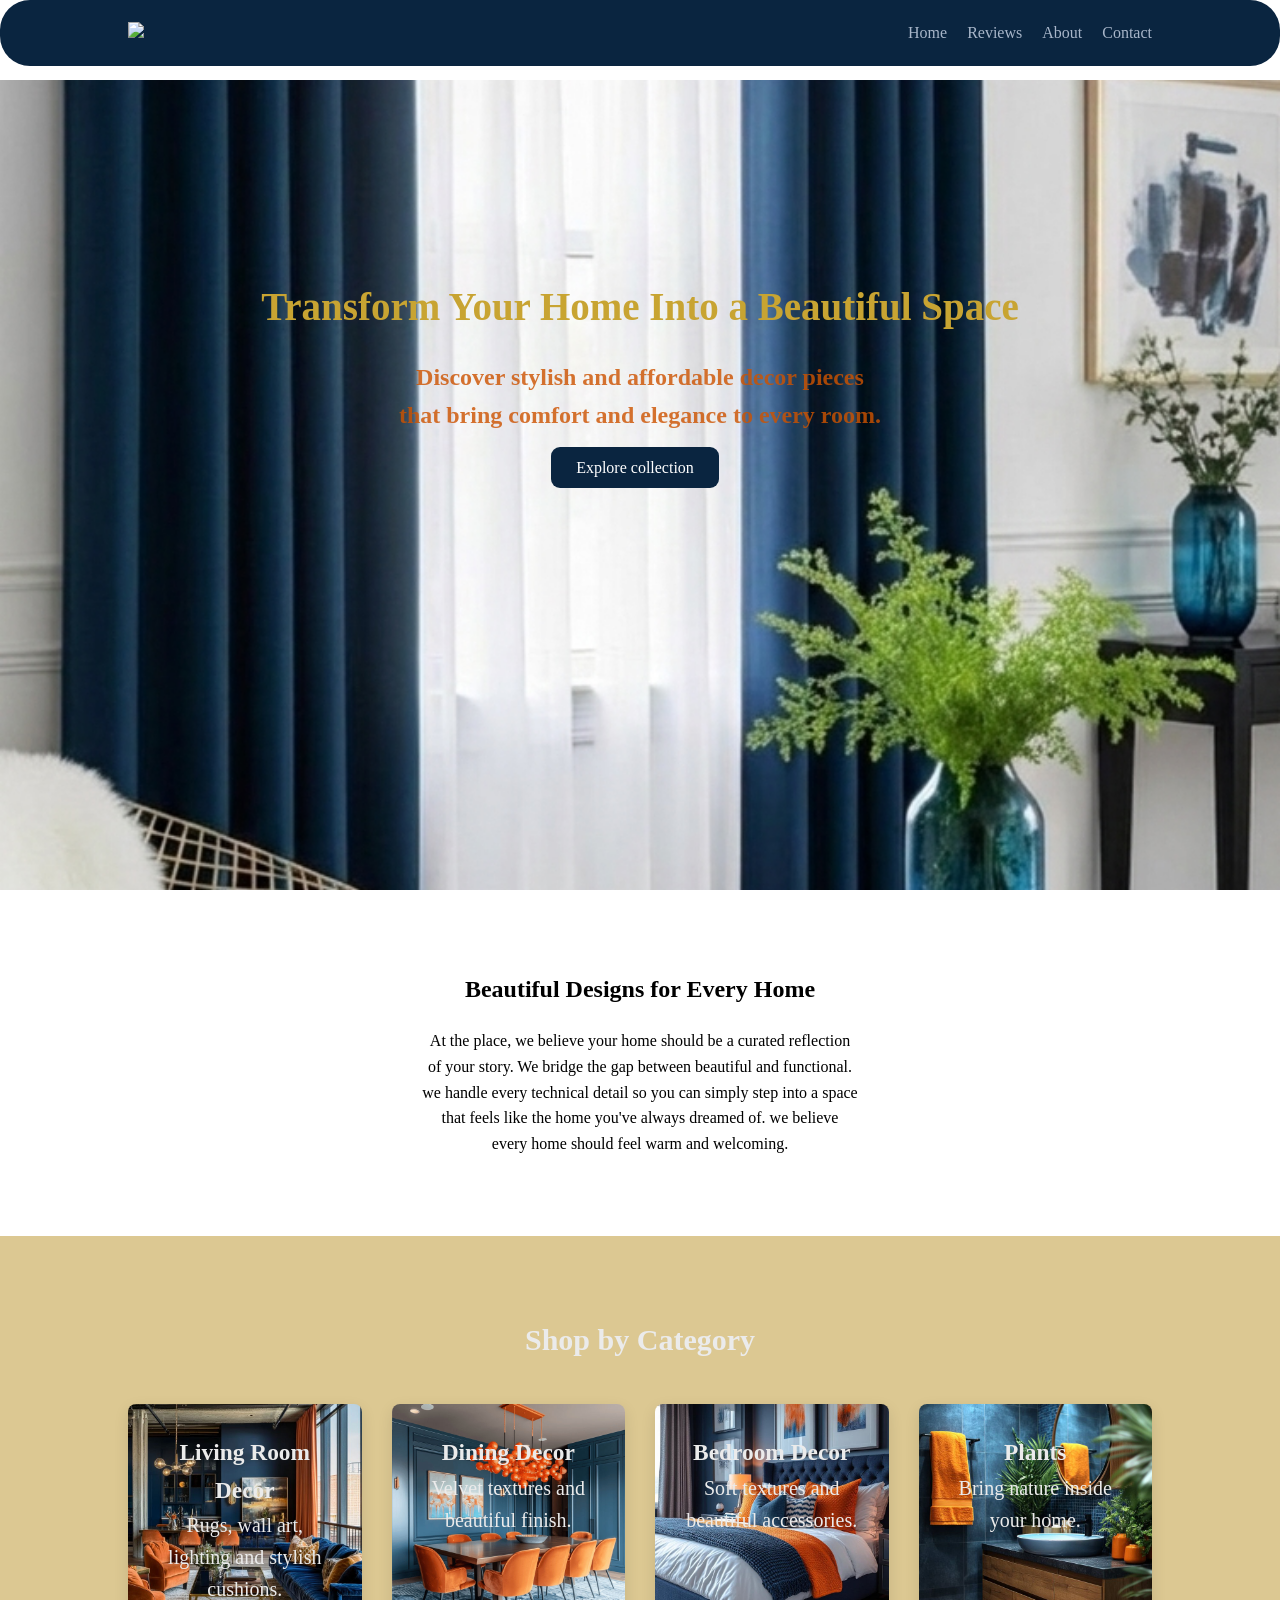
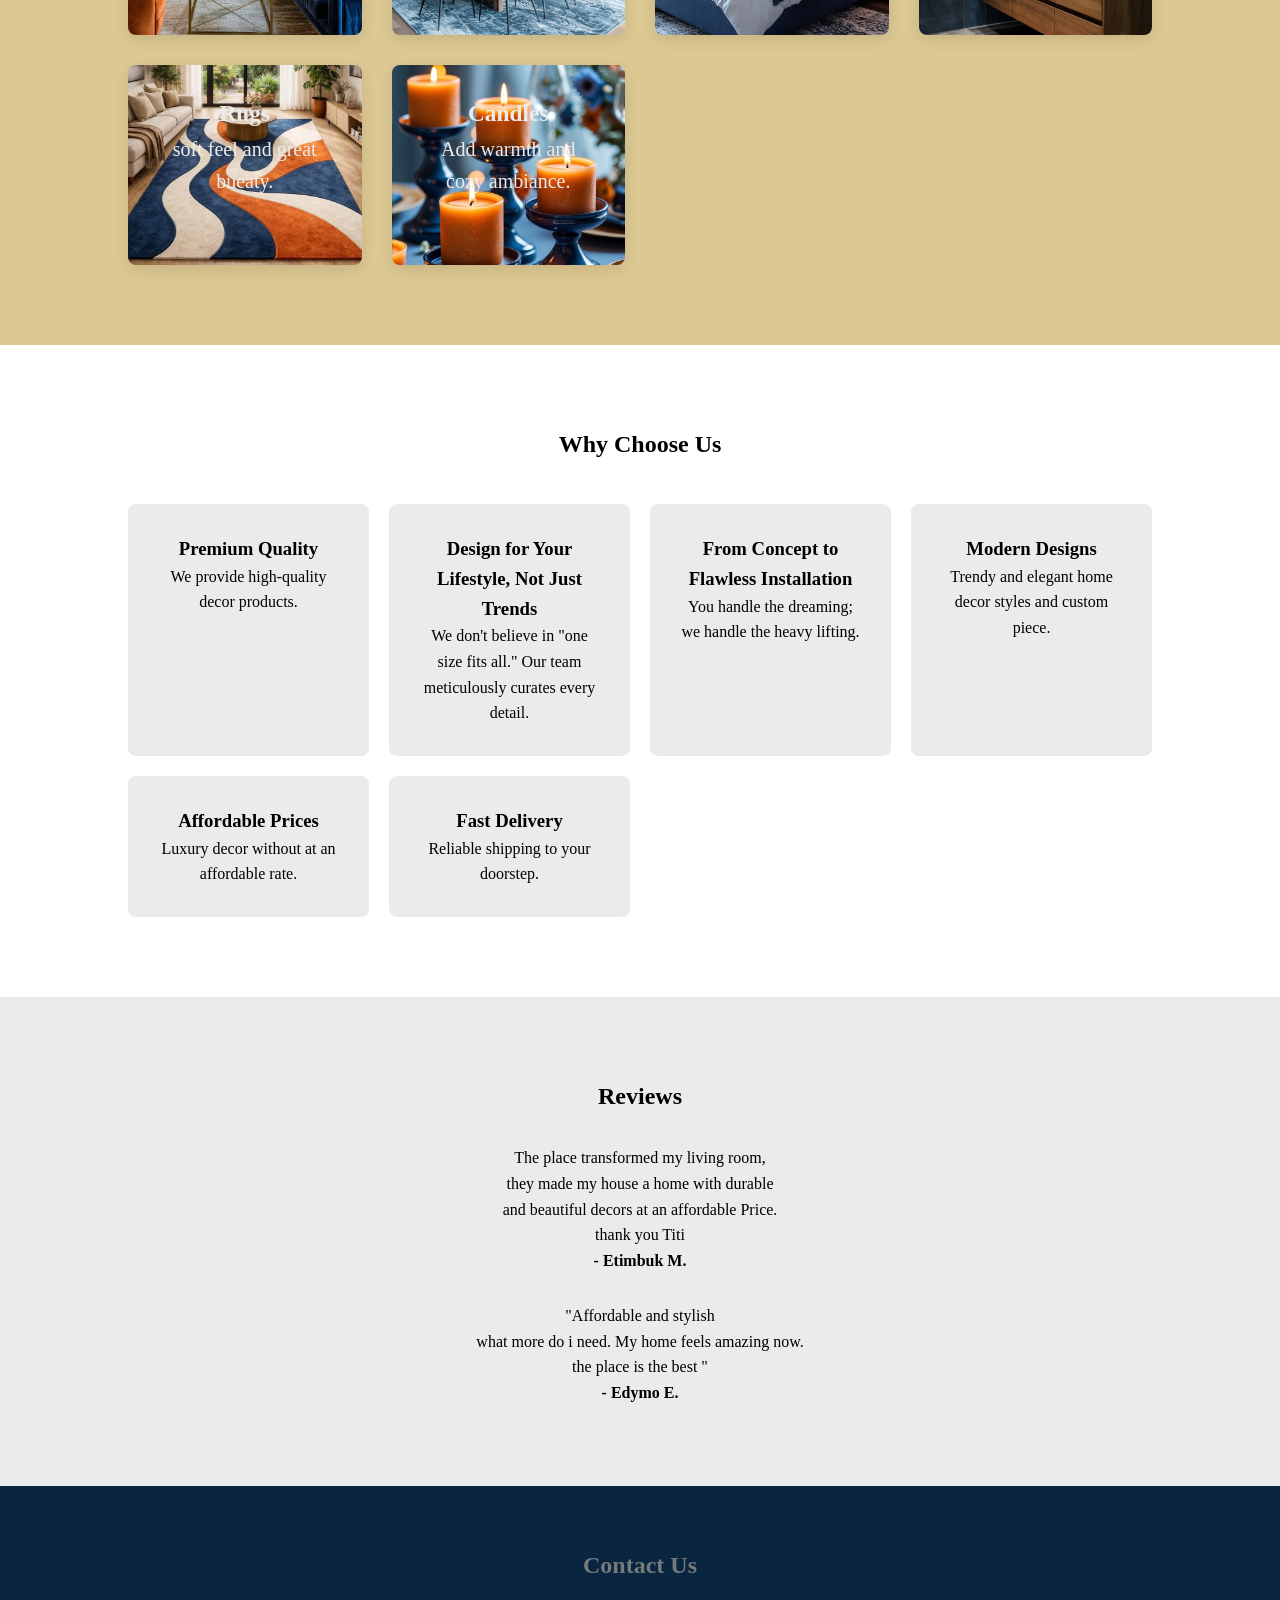
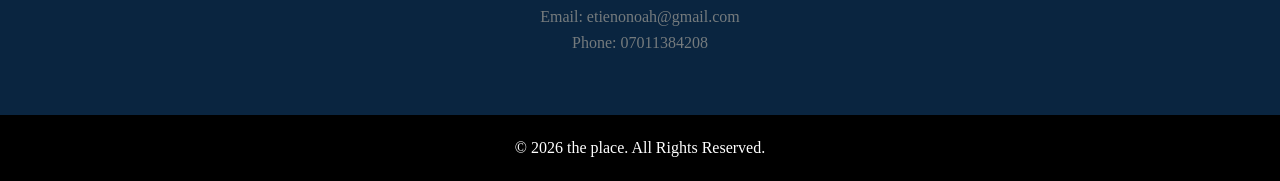
==== index.html @ 41d0ae8d "Create index.html" ====
<!DOCTYPE html>
<html lang="en">
    <head>
      <meta charset="UTF-8">
      <meta name="viewport" content="width=device-width, initial-scale=1.0">

      <title>The place Home Decor</title>

      <link rel="stylesheet" href="style.css">

      <link href="https://fonts.googleapis.com/css2?family=Poppins:wght@300;400;500;600;700&display=swap" rel="stylesheet">

    </head>

    <body>

        <header>
          <nav class="navbar">
            <span class="logo">
              <img src="images/logo.png">
            </span>
            <ul class="nav-links">
              <li><a href="#">Home</a></li>
              <li><a href="#review">Reviews</a></li>
              <li><a href="#about">About</a></li>
              <li><a href="#contact">Contact</a></li>
            </ul>
          </nav>
        </header>


        <section class="hero">

          <div class="hero-text">
            <h1>Transform Your Home Into a Beautiful Space</h1>
            <h3>Discover stylish and affordable decor
              pieces <br>
              that bring comfort and elegance to every room.</h3>
            <div class="hero-buttons">
              <a href="#shop" class="btn">Explore collection</a>
            </div>
          </div>
        </section>


        <section class="about" id="about">
          <h2>Beautiful Designs for Every Home</h2>
          <p>At the place, we believe your home
           should be a curated reflection <br>of
           your story. We bridge the gap between
           beautiful and functional.<br>
            we handle every technical detail so 
            you can simply step into a space
            <br>
            that feels like the home you've 
            always dreamed of.
            we believe <br>every home should feel
            warm and welcoming. 
          </p>
        </section>


        <section class="products" id="shop">
            <h2>Shop by Category</h2>
          <div class="product-container">

            <div class="product" id="lroom">
              <h3>Living Room Decor</h3>
              <p>Rugs, wall art, lighting and stylish cushions.</p>
            </div>

            <div class="product" id="droom">
              <h3>
              Dining Decor</h3>
              <p>Velvet textures and beautiful finish.</p>
            </div>

            <div class="product" id="broom">
              <h3>Bedroom Decor</h3>
              <p>Soft textures and beautiful accessories.</p>
            </div>

            <div class="product" id="plant">
              <h3>Plants </h3>
              <p>Bring nature inside your home.</p>
            </div>

            <div class="product" id="rug">
              <h3>Rugs</h3>
              <p>soft feel and great bueaty.</p>
            </div>

            <div class="product" id="can">
              <h3>Candles</h3>
              <p>Add warmth and cozy ambiance.</p>
            </div>
          </div>
        </section>



        <section class="features" id="why">

          <h2>Why Choose Us</h2>

          <div class="feature-container">

            <div class="feature">
              <h3>Premium Quality</h3>
              <p>We provide high-quality decor products.</p>
            </div>

            <div class="feature">
              <h3>Design for Your Lifestyle, Not Just Trends</h3>
              <p>We don't believe in "one size fits all." Our team meticulously curates every detail.</p>
            </div>

            <div class="feature">
              <h3>From Concept to Flawless Installation</h3>
              <p>You handle the dreaming; we handle the heavy lifting.</p>
            </div>

            <div class="feature">
              <h3>Modern Designs</h3>
              <p>Trendy and elegant home decor styles and custom piece.</p>
            </div>

            <div class="feature">
              <h3>Affordable Prices</h3>
              <p>Luxury decor without at an affordable rate.</p>
            </div>

            <div class="feature">
              <h3>Fast Delivery</h3>
              <p>Reliable shipping to your doorstep.</p>
            </div>
          </div>
        </section>


        <section class="testimonials">

        <h2>Reviews</h2>

        <div class="testimonial">
        <p>The place transformed my living room, <br>they made my house a home with durable <br>and beautiful decors at an affordable Price.<br>
        thank you Titi</p>
        <h4>- Etimbuk M.</h4>
        </div>

        <div class="testimonial" id="review">
        <p>"Affordable and stylish <br>what more do i need. My home feels amazing now.<br>
        the place is the best "</p>
        <h4>- Edymo E.</h4>
        </div>

        </section>


         <section id="contact" class="contact">

            <h2>Contact Us</h2>

            <p>Email: <a href="mailto:etienonoah@gmail.com" target="_blank">etienonoah@gmail.com</a></p>

            <p>Phone: 07011384208</p>

          </section>


        <footer>
          <p>© 2026 the place. All Rights Reserved.</p>
        </footer>

    </body>
</html>
---- style.css ----
*{
margin:0;
padding:0;
box-sizing:border-box;
}

html{
scroll-behavior:smooth;
}

body{
line-height:1.6;
}

/* navbar */

.navbar{
display:flex;
justify-content:space-between;
align-items:center;
padding:20px 10%;
background:#0A2540;
position:fixed;
top:0;
width:100%;
z-index:1000;
border-radius: 30px;
}

img{
width: 96px;
padding: 0;
margin-left: 0;
margin-bottom: 0;
}

.nav-links{
display:flex;
list-style:none;
}

.nav-links li{
margin-left:20px;
}

.nav-links a{
text-decoration:none;
color:#A8B6C9;
font-weight:500;
transition:0.3s;
}

.nav-links a:hover{
color:#C86026D1;
border-bottom:2px solid #C86026;
padding-bottom:4px;
}

/* Hero */

.hero{
margin-top:80px;
height:90vh;
display:flex;
align-items:center;
justify-content: center;
text-align:center;
background-image: url("images/back.png");
background-size: cover;
background-position: center;
padding:20px;
}

.hero-text{
margin-top: 10px;
margin-bottom: 14rem;
}

.hero h1{
font-size:39px;
margin-bottom:20px;
color: #C8A432;
}

.hero h3{
font-size: 1.5rem;
font-weight: 2rem;
margin-bottom:20px;
color: #CC5300CF;
}

.btn{
background:#0A2540;
color:white;
padding:12px 25px;
text-decoration:none;
margin-right:10px;
border-radius:9px;
transition:  0.8s;
}

.btn:hover{
background:#C86026C7;
}




/* About */

.about{
padding:80px 10%;
text-align:center;
}

.about h2{
margin-bottom:20px;
}



/* product */

.products{
background:#BA932A82;
padding:80px 10%;
text-align:center;
color: #EBEBEB;
font-size: 20px;
}

.product-container{
display:grid;
grid-template-columns: repeat(auto-fit, minmax(200px, 1fr));
grid-auto-rows: minmax(200px, auto);
gap:30px;
margin-top:40px;
}

.product{
padding:30px;
border-radius:8px;
box-shadow:0 5px 15px rgba(0,0,0,0.1);
transition:0.6s;
}

#lroom{
background-image: url("images/living1.jpg");
background-position: center;
background-size: cover;
}

#droom{
background-image: url("images/dining.jpg");
background-position: center;
background-size: cover;
}


#broom{
background-image: url("images/bed2.jpg");
background-position: center;
background-size: cover;
}

#can{
background-image: url("images/candle.jpg");
background-position: center;
background-size: cover;
}

#rug{
background-image: url("images/rug.jpg");
background-position: center;
background-size: cover;
}

#plant{
background-image: url("images/plant.jpg");
background-position: center;
background-size: cover;
}


.product:hover{
transform:translateY(-7px);
}



/* feature */

.features{
padding:80px 10%;
text-align:center;
}

.feature-container{
display:grid;
grid-template-columns:repeat(auto-fit,minmax(200px,1fr));
gap:20px;
margin-top:40px;
}

.feature{
background:#B1B1B140;
padding:30px;
border-radius:8px;
transition:0.3s;
}

.feature:hover{
transform:translatey(-9px);
}



/* Reviews */

.testimonials{
padding:80px 10%;
text-align:center;
background-color:#EBEBEB ;
}

.testimonial{
margin-top:30px;
}


/* contact */

.contact{
background-color: #0A2540;
color:#757B7D;
text-align:center;
padding:60px 20px;
}

.contact a{
  text-decoration: none;
  color:#757B7D;
}

.contact h2{
    margin-bottom: 20px;
}



/* footer */

footer{
text-align:center;
padding:20px;
background:black;
color:white;
}
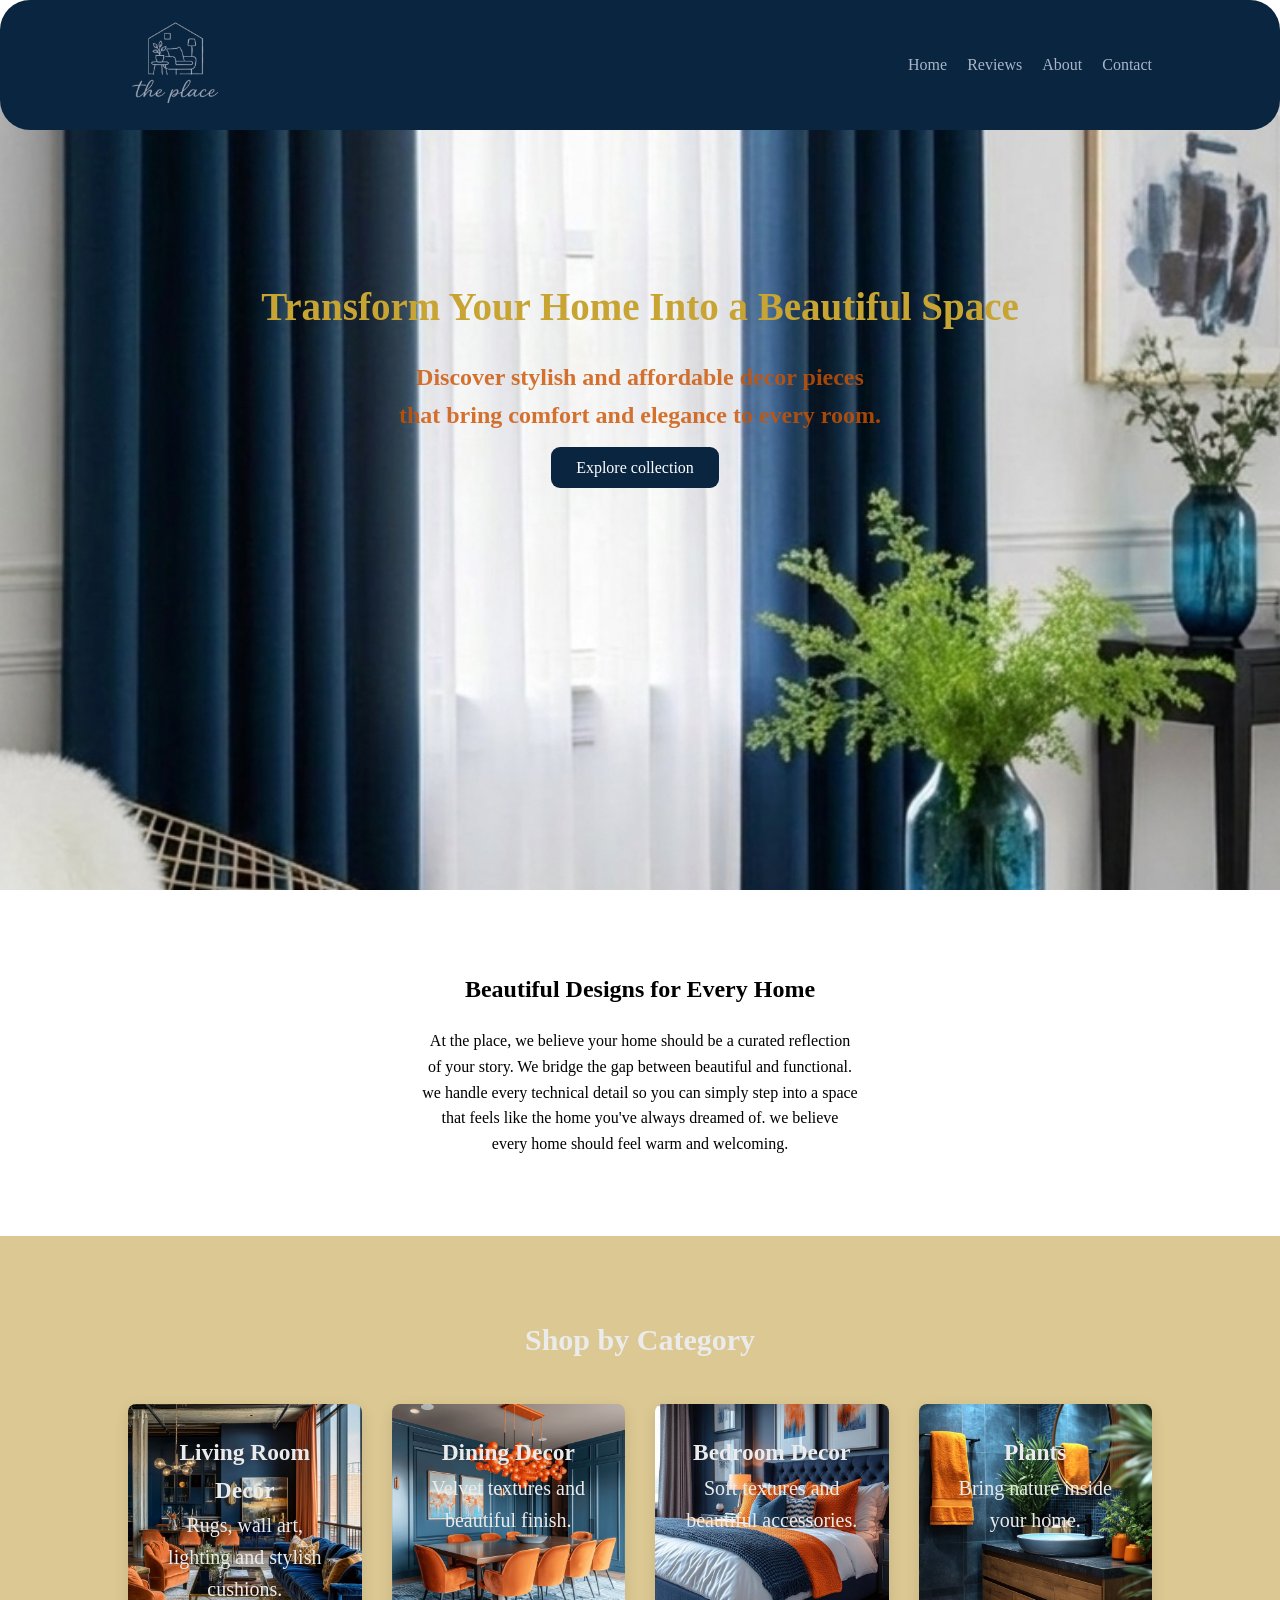
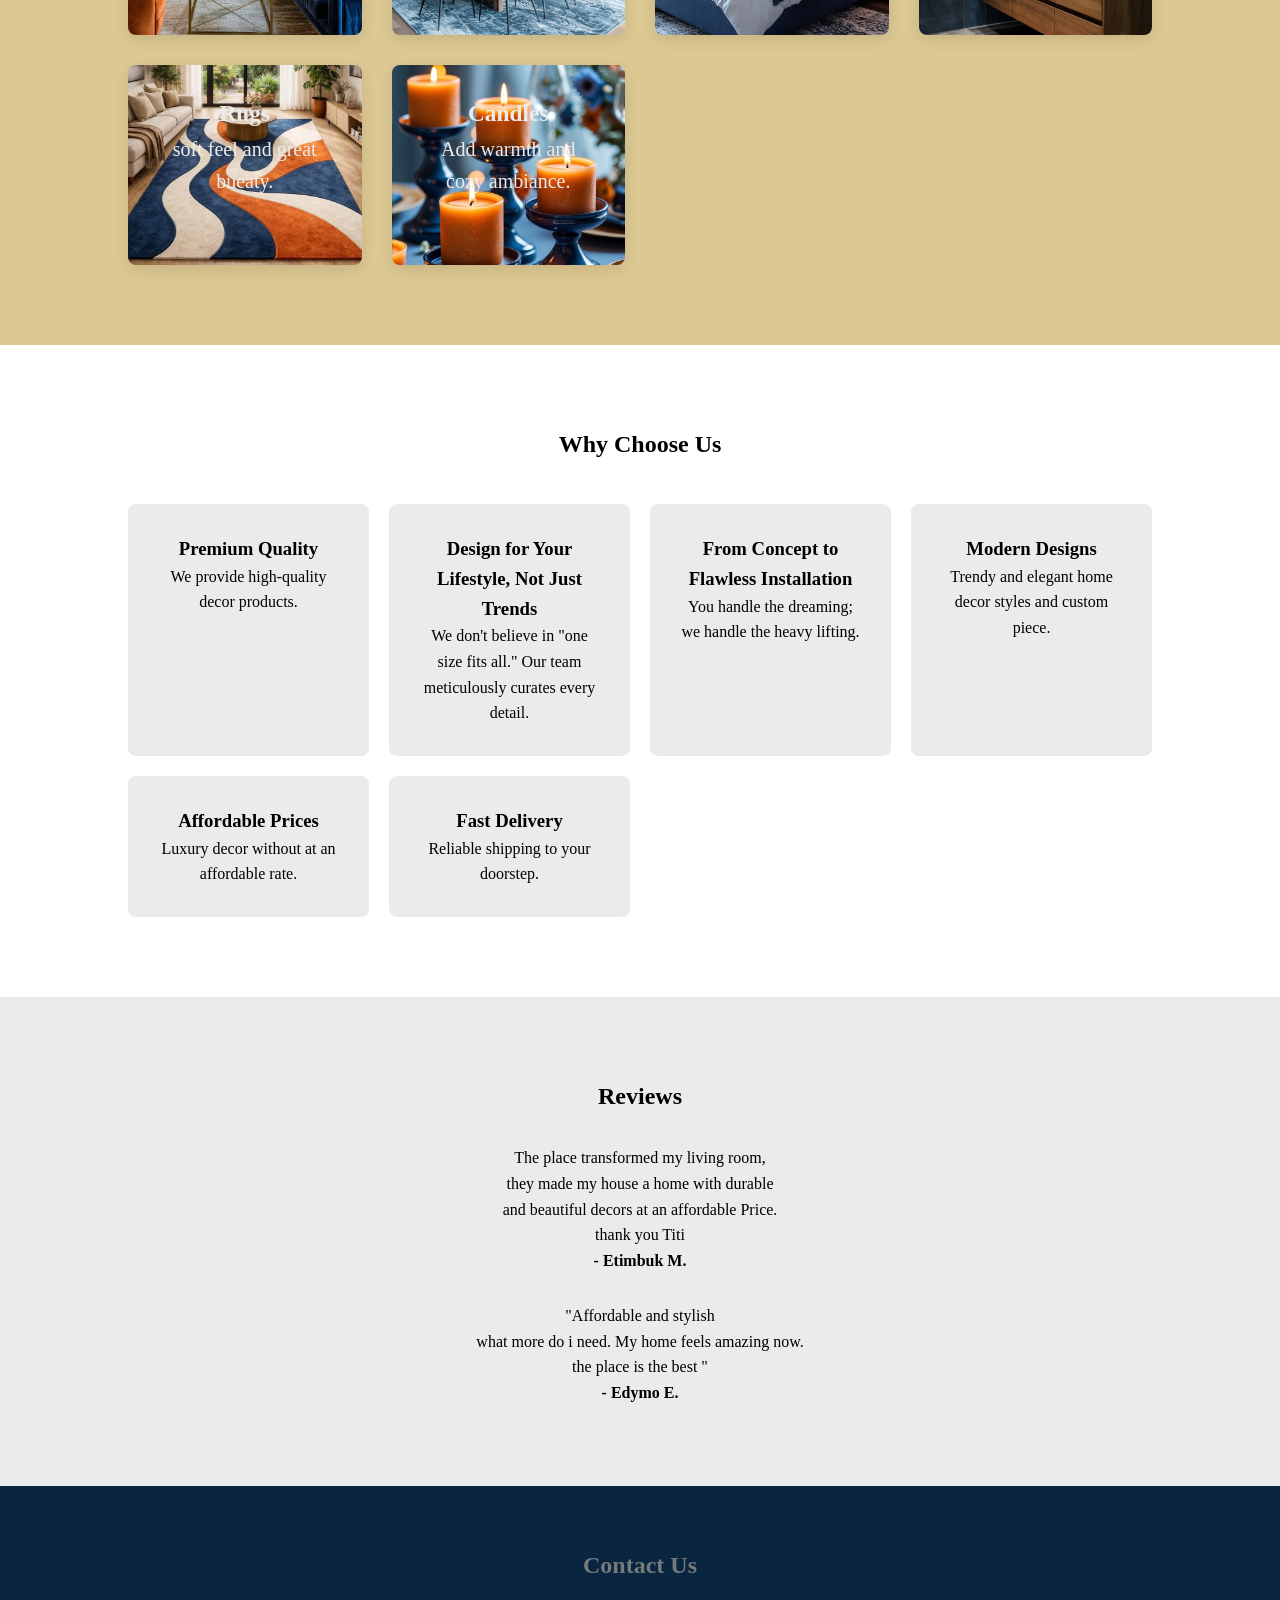
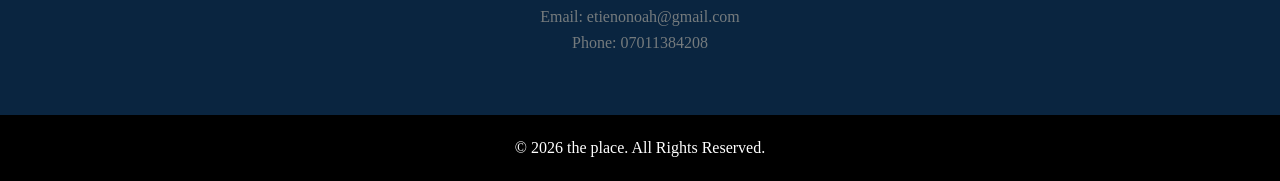
==== commit dfa94f17: "Update index.html" ====
--- a/index.html
+++ b/index.html
@@ -17,7 +17,7 @@
         <header>
           <nav class="navbar">
             <span class="logo">
-              <img src="images/logo.png">
+              <img src="images/logo (1).png">
             </span>
             <ul class="nav-links">
               <li><a href="#">Home</a></li>
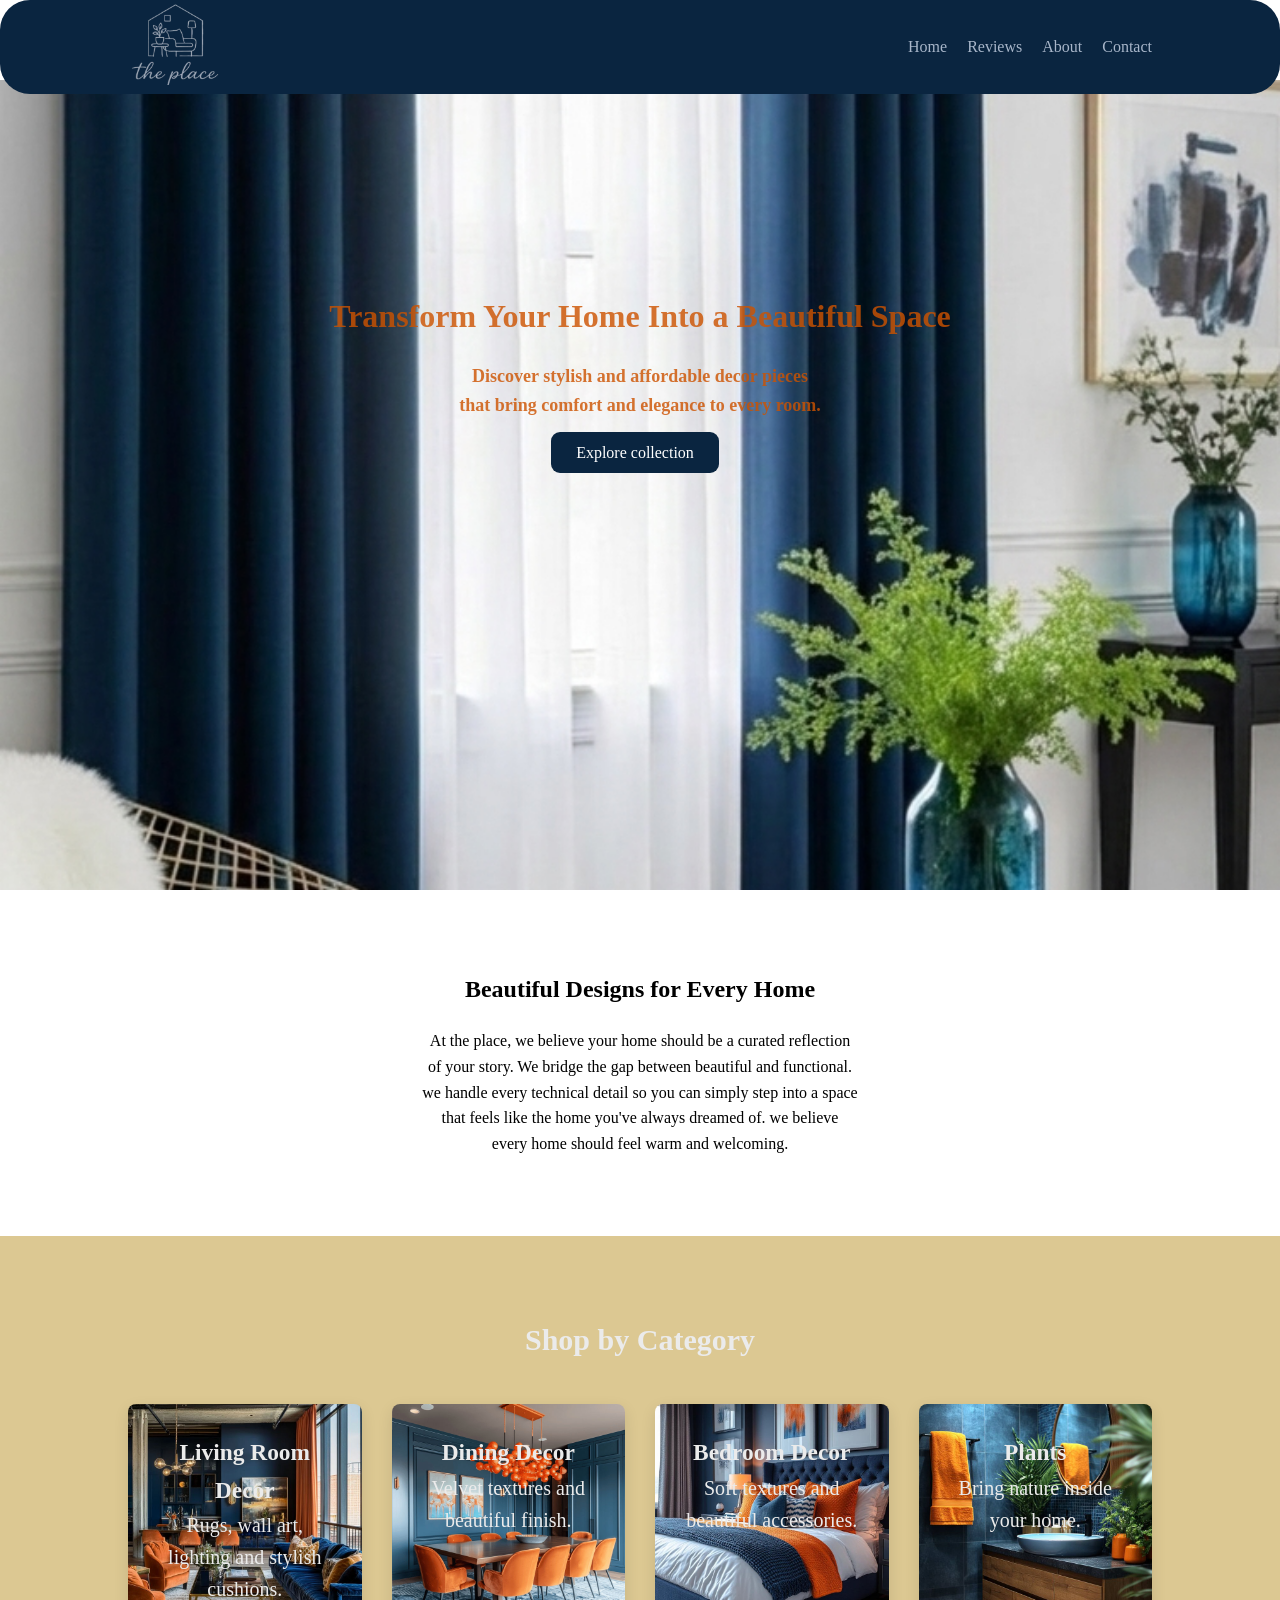
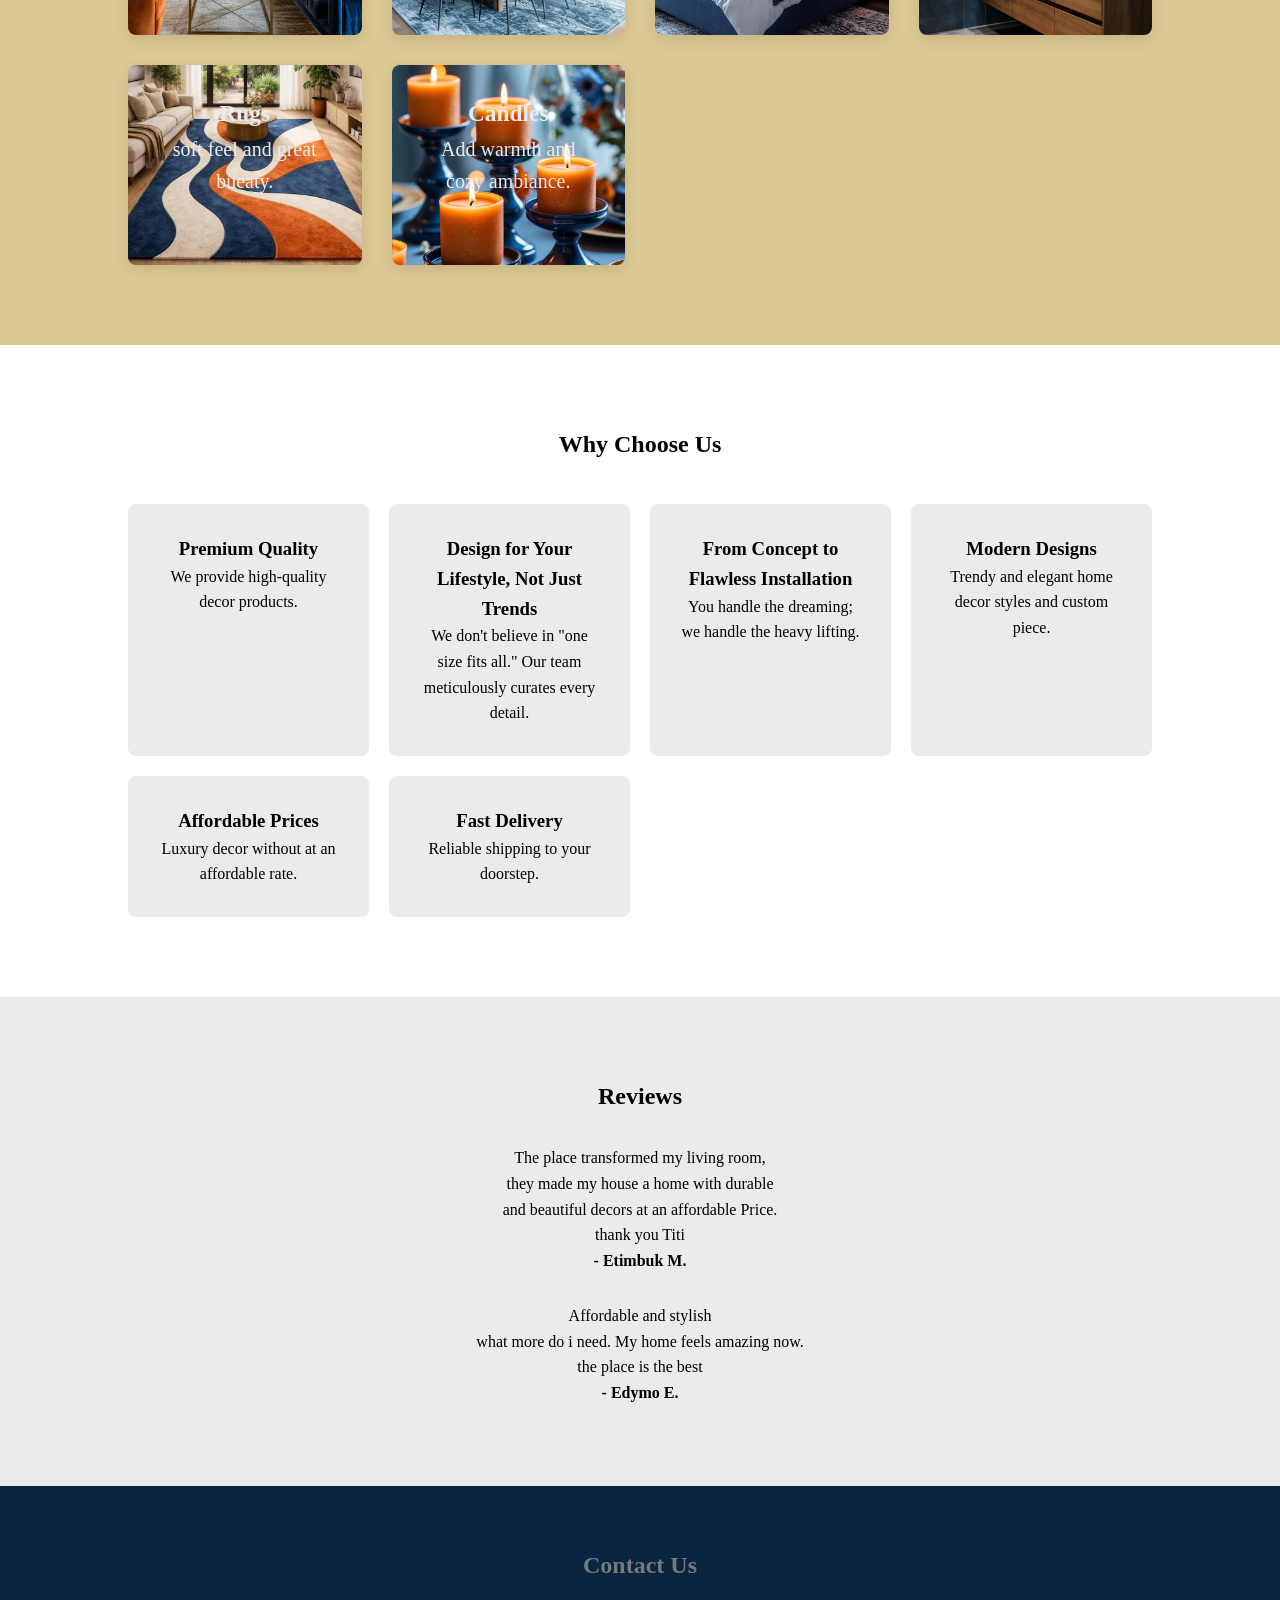
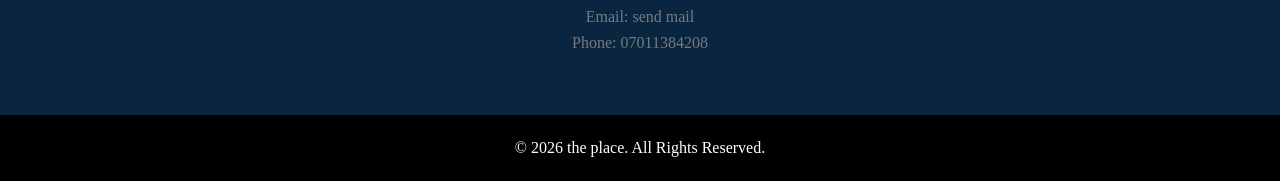
==== commit 336d8f2e: "Update index.html" ====
--- a/index.html
+++ b/index.html
@@ -149,8 +149,8 @@
         </div>
 
         <div class="testimonial" id="review">
-        <p>"Affordable and stylish <br>what more do i need. My home feels amazing now.<br>
-        the place is the best "</p>
+        <p>Affordable and stylish <br>what more do i need. My home feels amazing now.<br>
+        the place is the best</p>
         <h4>- Edymo E.</h4>
         </div>
 
@@ -161,7 +161,7 @@
 
             <h2>Contact Us</h2>
 
-            <p>Email: <a href="mailto:etienonoah@gmail.com" target="_blank">etienonoah@gmail.com</a></p>
+            <p>Email: <a href="mailto:etienonoah@gmail.com" target="_blank">send mail</a></p>
 
             <p>Phone: 07011384208</p>
 
--- a/style.css
+++ b/style.css
@@ -18,7 +18,7 @@
 display:flex;
 justify-content:space-between;
 align-items:center;
-padding:20px 10%;
+padding:2px 10%;
 background:#0A2540;
 position:fixed;
 top:0;
@@ -77,14 +77,13 @@
 }
 
 .hero h1{
-font-size:39px;
+font-size:32px;
 margin-bottom:20px;
-color: #C8A432;
+color: #CC5300CF;
 }
 
 .hero h3{
-font-size: 1.5rem;
-font-weight: 2rem;
+font-size: 18px;
 margin-bottom:20px;
 color: #CC5300CF;
 }
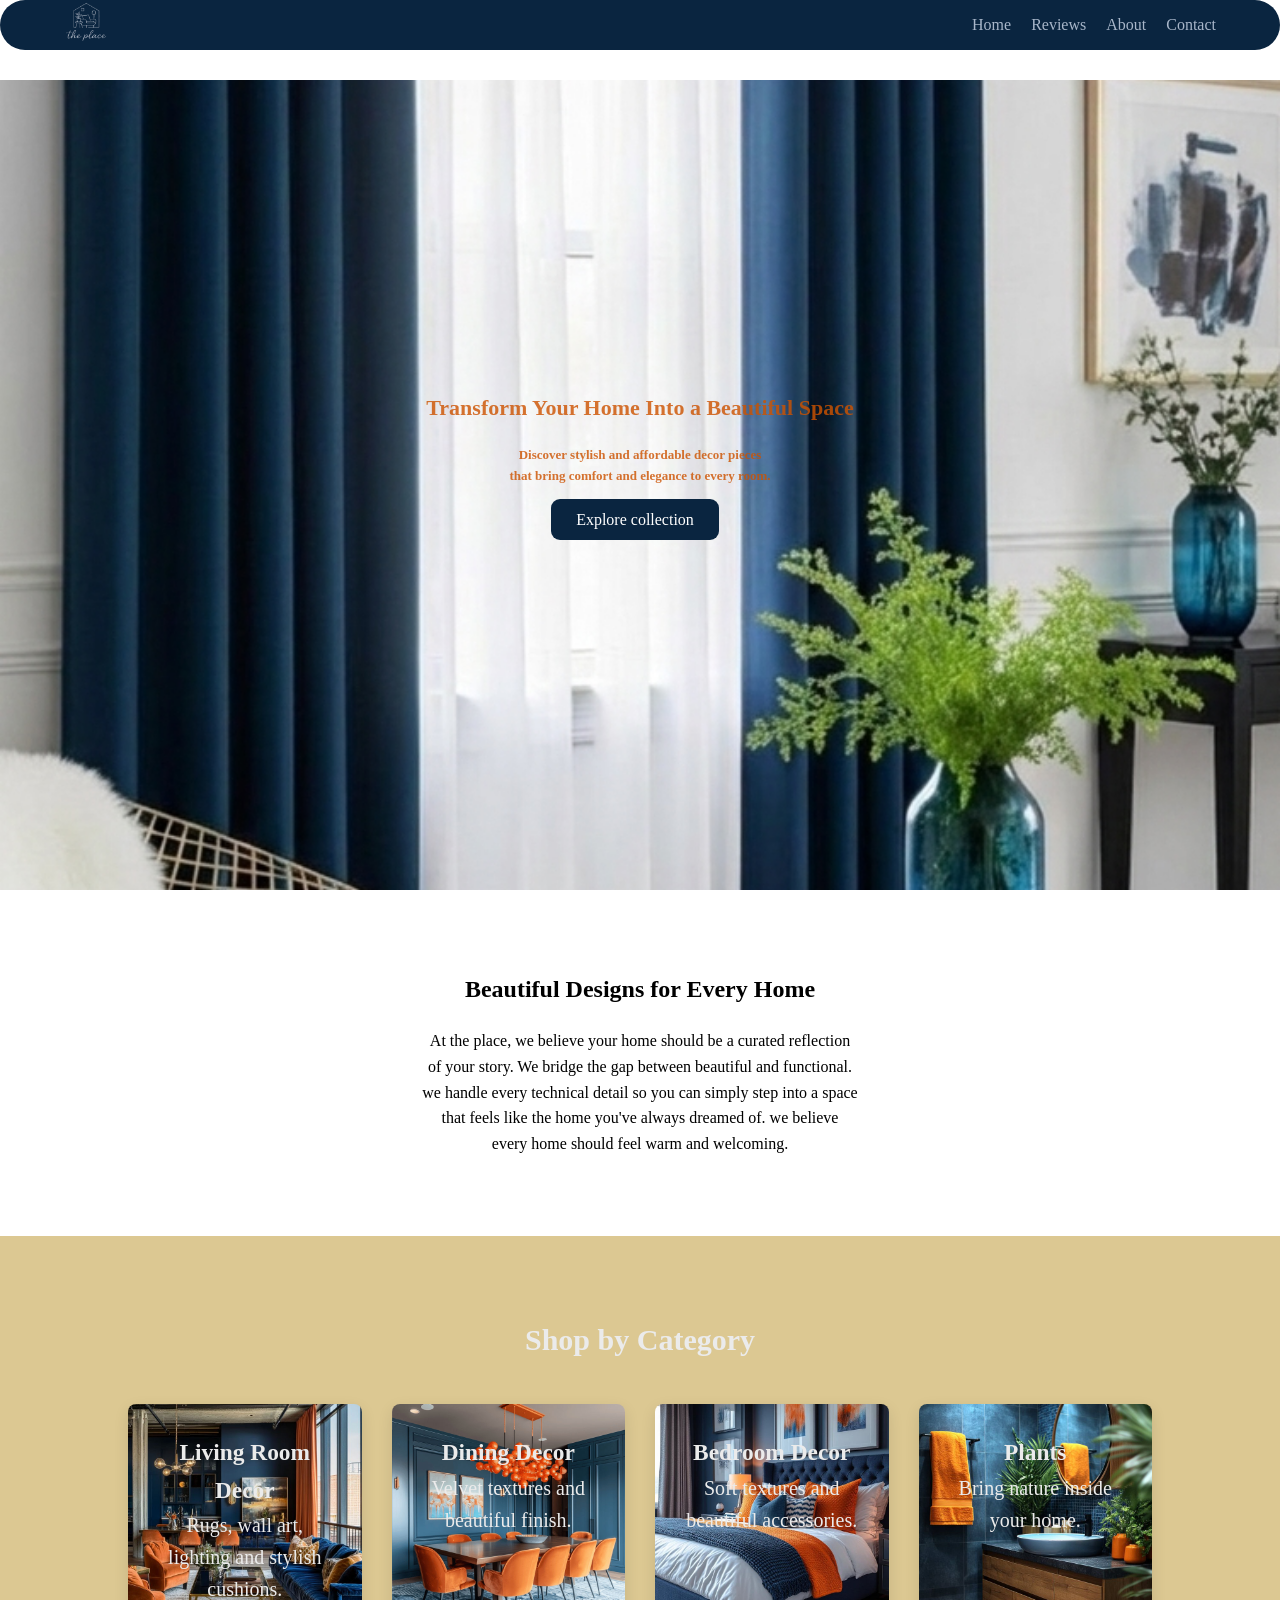
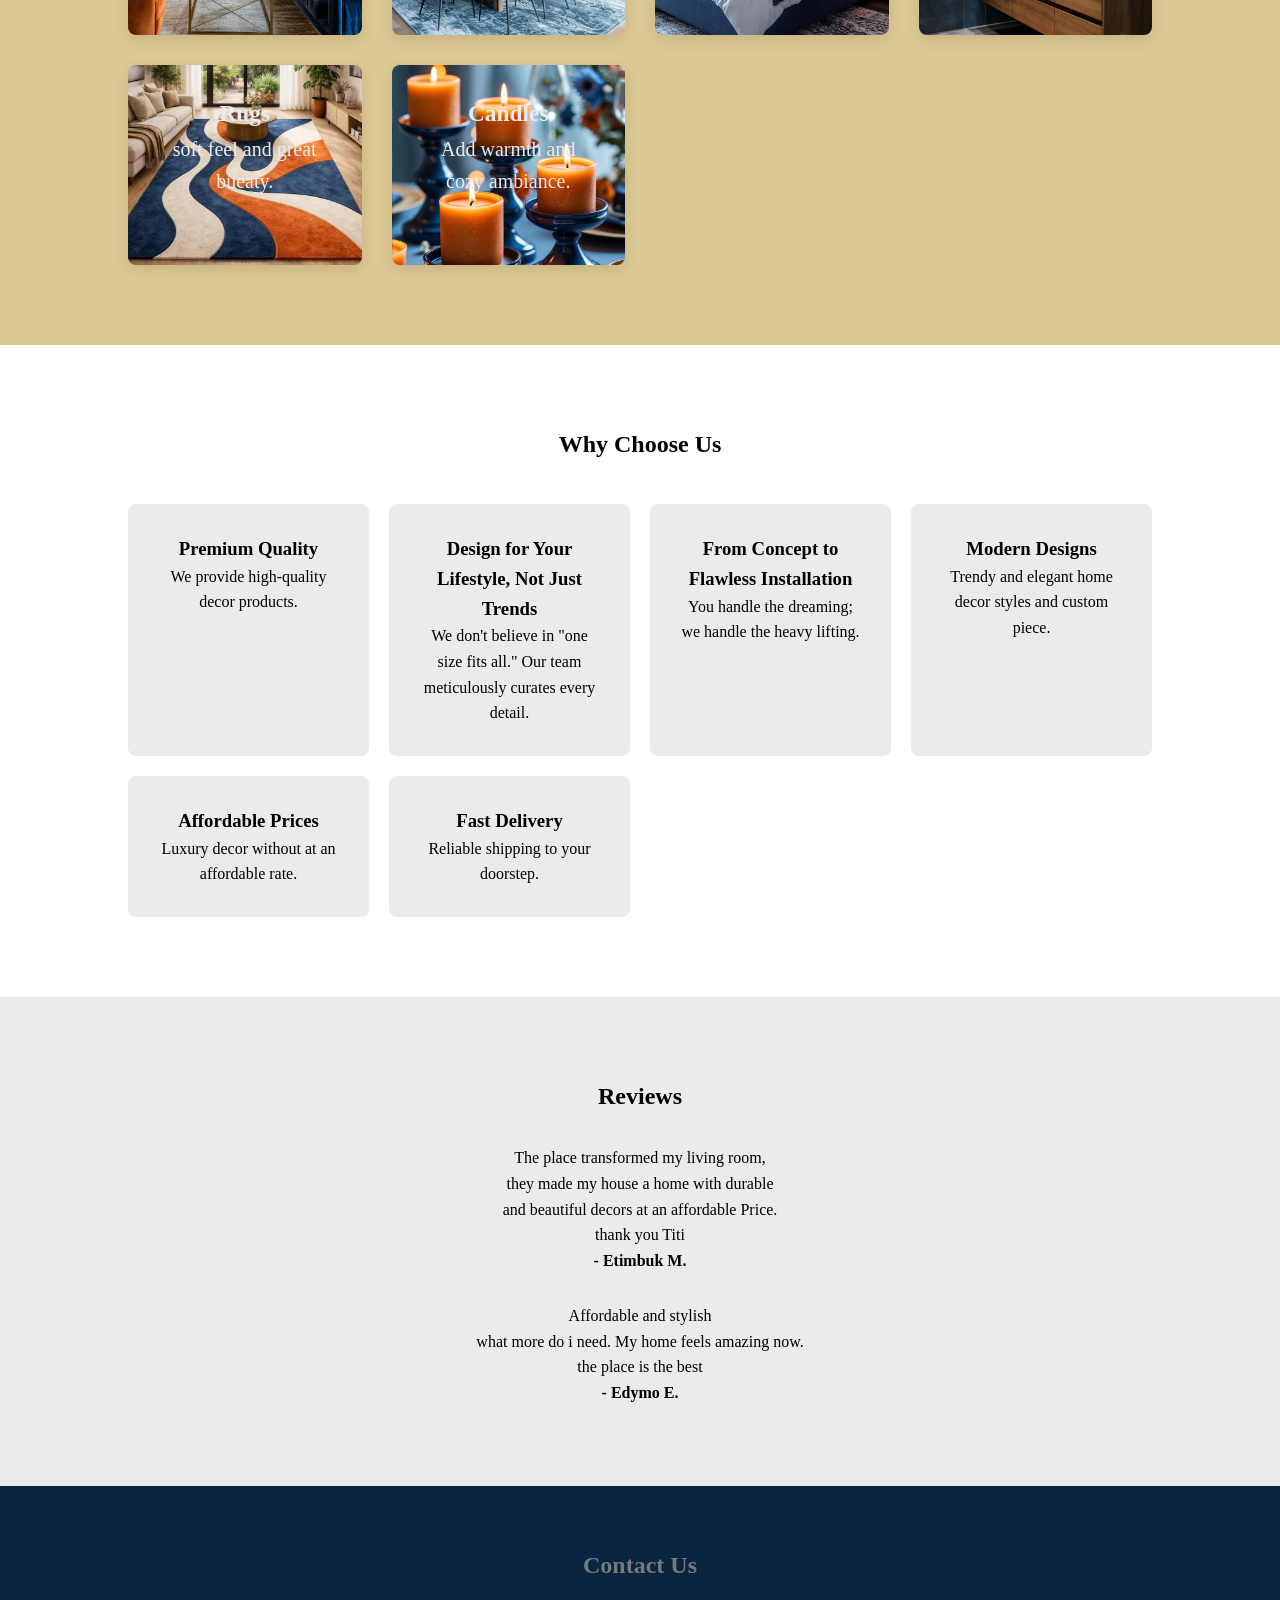
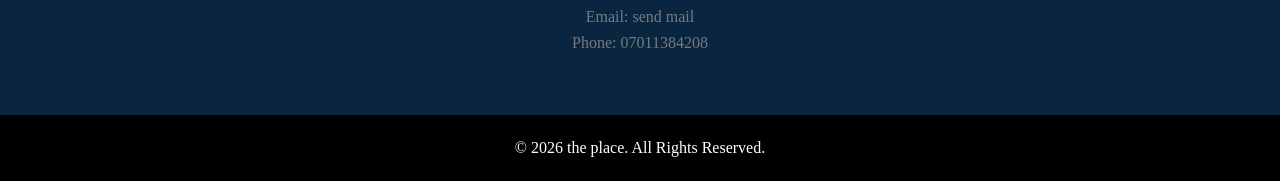
==== commit 384c431e: "Update index.html" ====
--- a/index.html
+++ b/index.html
@@ -31,7 +31,7 @@
 
         <section class="hero">
 
-          <div class="hero-text">
+          <div class="hero-text" id"text">
             <h1>Transform Your Home Into a Beautiful Space</h1>
             <h3>Discover stylish and affordable decor
               pieces <br>
--- a/style.css
+++ b/style.css
@@ -18,7 +18,7 @@
 display:flex;
 justify-content:space-between;
 align-items:center;
-padding:2px 10%;
+padding:2px 5%;
 background:#0A2540;
 position:fixed;
 top:0;
@@ -28,7 +28,7 @@
 }
 
 img{
-width: 96px;
+width: 45px;
 padding: 0;
 margin-left: 0;
 margin-bottom: 0;
@@ -41,12 +41,13 @@
 
 .nav-links li{
 margin-left:20px;
+font-sze:12px;
 }
 
 .nav-links a{
 text-decoration:none;
 color:#A8B6C9;
-font-weight:500;
+font-sze:12px;
 transition:0.3s;
 }
 
@@ -72,18 +73,18 @@
 }
 
 .hero-text{
-margin-top: 10px;
-margin-bottom: 14rem;
+margin-top: 10rem;
+margin-bottom: 13rem;
 }
 
 .hero h1{
-font-size:32px;
+font-size:22px;
 margin-bottom:20px;
 color: #CC5300CF;
 }
 
 .hero h3{
-font-size: 18px;
+font-size: 13px;
 margin-bottom:20px;
 color: #CC5300CF;
 }
@@ -95,6 +96,7 @@
 text-decoration:none;
 margin-right:10px;
 border-radius:9px;
+font-sze:12px;
 transition:  0.8s;
 }
 
